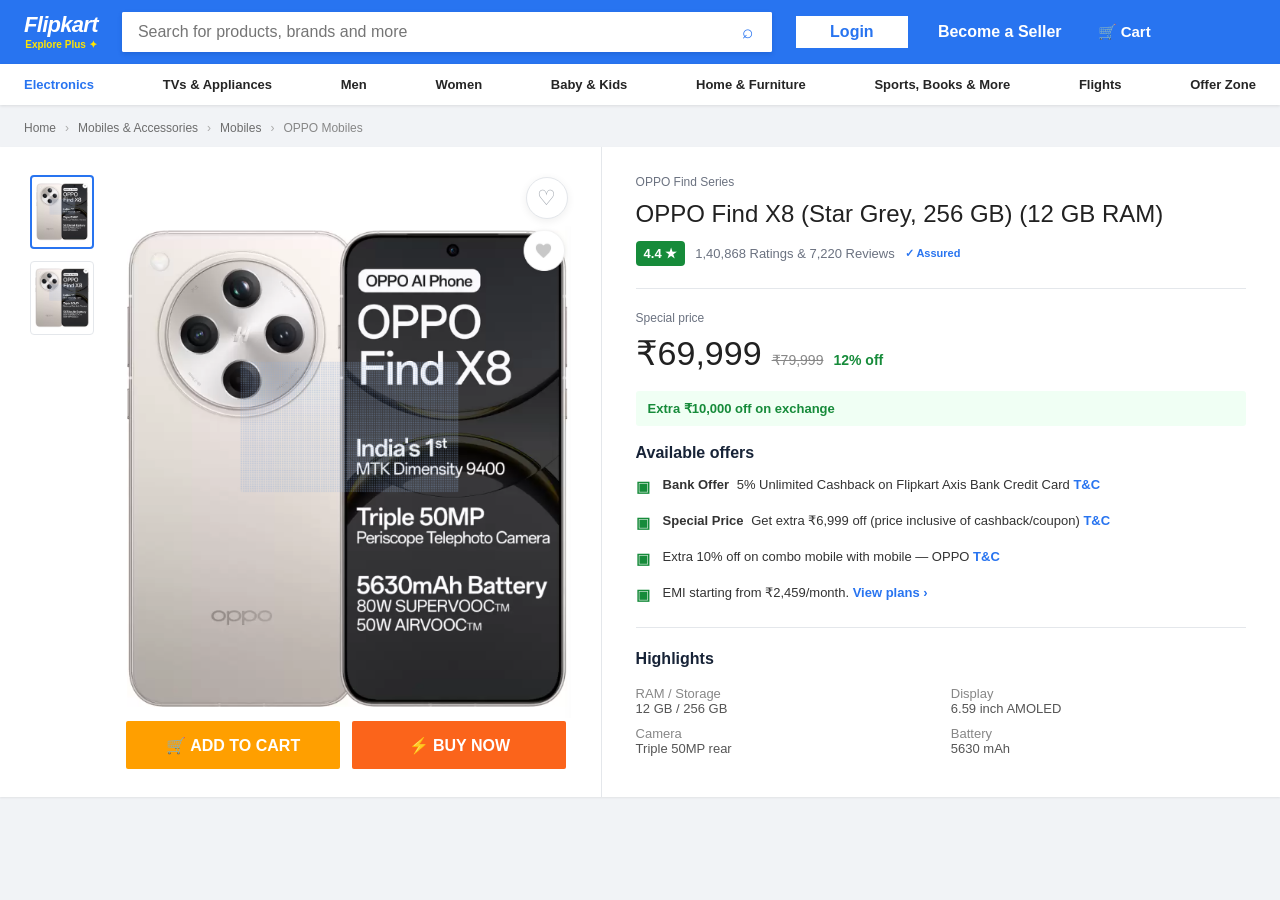
==== index.html @ 9378ee3d "update: update inox.html and add index.html" ====
<!doctype html>
<html lang="en">
<head>
  <meta charset="UTF-8">
  <meta name="viewport" content="width=device-width, initial-scale=1.0">
  <meta name="description" content="OPPO Find X8 — shop smartphones, electronics and more on Flipkart.">
  <title>OPPO Find X8 | Flipkart</title>
  <style>
    :root {
      --blue: #2874f0;
      --ink: #172337;
      --muted: #6b7280;
      --line: #e4e7eb;
      --green: #168b3a;
      --orange: #ff9f00;
      --surface: #fff;
      --page: #f1f3f6;
    }

    * { box-sizing: border-box; }
    html { scroll-behavior: smooth; }
    body { margin: 0; color: var(--ink); background: var(--page); font-family: Arial, Helvetica, sans-serif; }
    button, input { font: inherit; }
    button { cursor: pointer; }

    .topbar { background: var(--blue); color: #fff; }
    .topbar-inner { display: flex; align-items: center; gap: 24px; max-width: 1280px; min-height: 64px; margin: auto; padding: 0 24px; }
    .brand { color: #fff; text-decoration: none; font-size: 22px; font-style: italic; font-weight: 700; letter-spacing: -.7px; line-height: 1; }
    .brand small { display: block; margin-top: 4px; color: #ffe500; font-size: 10px; font-style: normal; letter-spacing: 0; text-align: center; }
    .search { display: flex; flex: 1; max-width: 650px; height: 40px; overflow: hidden; border-radius: 2px; background: #fff; box-shadow: 0 2px 4px #0b3f9c44; }
    .search input { flex: 1; min-width: 0; border: 0; outline: 0; padding: 0 16px; color: #333; }
    .search button { width: 48px; border: 0; background: #fff; color: var(--blue); font-size: 19px; }
    .top-action { border: 0; background: transparent; color: #fff; font-weight: 700; white-space: nowrap; }
    .login { min-width: 112px; height: 32px; background: #fff; color: var(--blue); }
    .cart { font-size: 15px; }

    .categories { background: #fff; box-shadow: 0 1px 3px #0000001a; }
    .categories-inner { display: flex; justify-content: space-between; gap: 18px; max-width: 1280px; margin: auto; padding: 13px 24px; }
    .category { color: #252525; font-size: 13px; font-weight: 600; text-decoration: none; white-space: nowrap; }
    .category:hover, .category.active { color: var(--blue); }

    .breadcrumbs { max-width: 1280px; margin: 0 auto; padding: 16px 24px 12px; color: #878787; font-size: 12px; }
    .breadcrumbs a { color: #6d6d6d; text-decoration: none; }
    .breadcrumbs a:hover { color: var(--blue); }
    .crumb-separator { margin: 0 9px; color: #aaa; }

    .product { display: grid; grid-template-columns: minmax(360px, 47%) 1fr; max-width: 1280px; min-height: 650px; margin: 0 auto 32px; background: var(--surface); box-shadow: 0 1px 2px #00000012; }
    .gallery { display: grid; grid-template-columns: 70px 1fr; gap: 22px; padding: 28px 30px; border-right: 1px solid var(--line); }
    .thumbs { display: flex; flex-direction: column; gap: 12px; }
    .thumb { display: grid; place-items: center; width: 64px; height: 74px; padding: 4px; border: 1px solid var(--line); border-radius: 4px; background: #fff; }
    .thumb.selected { border: 2px solid var(--blue); }
    .thumb img { max-width: 100%; max-height: 100%; object-fit: contain; }
    .hero-image { position: relative; display: grid; place-items: center; min-height: 530px; }
    .hero-image img { width: min(100%, 465px); max-height: 570px; object-fit: contain; }
    .heart { position: absolute; top: 2px; right: 3px; display: grid; place-items: center; width: 42px; height: 42px; border: 1px solid var(--line); border-radius: 50%; background: #fff; color: #9ba1aa; font-size: 21px; box-shadow: 0 2px 8px #00000012; }
    .heart.active { color: #e53935; }
    .gallery-actions { position: absolute; bottom: 0; left: 50%; display: flex; gap: 12px; width: min(100%, 440px); transform: translateX(-50%); }
    .gallery-actions button { flex: 1; height: 48px; border: 0; border-radius: 2px; color: #fff; font-weight: 700; text-transform: uppercase; }
    .add { background: var(--orange); }
    .buy { background: #fb641b; }

    .details { padding: 28px 34px 40px; }
    .eyebrow { color: var(--muted); font-size: 12px; }
    h1 { margin: 9px 0 11px; color: #212121; font-size: 24px; font-weight: 500; line-height: 1.35; }
    .rating-row { display: flex; align-items: center; gap: 10px; flex-wrap: wrap; }
    .rating { padding: 5px 8px; border-radius: 4px; background: var(--green); color: #fff; font-size: 13px; font-weight: 700; }
    .assured { color: #2874f0; font-size: 11px; font-weight: 700; }
    .reviews { color: var(--muted); font-size: 13px; }
    .divider { height: 1px; margin: 22px 0; background: var(--line); }
    .label { margin-bottom: 8px; color: var(--muted); font-size: 12px; }
    .price-row { display: flex; align-items: baseline; gap: 10px; flex-wrap: wrap; }
    .price { color: #212121; font-size: 34px; font-weight: 500; }
    .mrp { color: #878787; font-size: 14px; }
    .discount { color: var(--green); font-size: 14px; font-weight: 700; }
    .offer-strip { margin: 18px 0; padding: 10px 12px; border-radius: 3px; background: #f0fff4; color: var(--green); font-size: 13px; font-weight: 700; }
    .section-title { margin: 0 0 14px; font-size: 16px; }
    .offer-list { display: grid; gap: 14px; padding: 0; margin: 0; list-style: none; }
    .offer-list li { display: grid; grid-template-columns: 20px 1fr; gap: 7px; color: #333; font-size: 13px; line-height: 1.45; }
    .tag { color: var(--green); font-size: 15px; font-weight: 700; }
    .offer-list strong { margin-right: 4px; }
    .link { color: var(--blue); font-weight: 600; text-decoration: none; }
    .specs { display: grid; grid-template-columns: repeat(2, minmax(120px, 1fr)); gap: 10px 20px; margin-top: 18px; color: #555; font-size: 13px; }
    .specs span { color: #878787; }

    @media (max-width: 860px) {
      .topbar-inner { gap: 12px; padding: 12px 16px; flex-wrap: wrap; }
      .search { order: 3; flex-basis: 100%; max-width: none; }
      .categories-inner { justify-content: flex-start; overflow-x: auto; padding: 12px 16px; }
      .product { grid-template-columns: 1fr; margin: 0 12px 24px; }
      .gallery { border-right: 0; border-bottom: 1px solid var(--line); }
      .details { padding: 24px; }
    }
    @media (max-width: 520px) {
      .topbar-inner { min-height: 112px; }
      .top-action:not(.login) { display: none; }
      .login { margin-left: auto; }
      .breadcrumbs { padding: 13px 16px 10px; white-space: nowrap; overflow: hidden; text-overflow: ellipsis; }
      .product { margin: 0; }
      .gallery { grid-template-columns: 52px 1fr; gap: 12px; padding: 18px 14px 72px; }
      .thumb { width: 48px; height: 60px; }
      .hero-image { min-height: 380px; }
      .hero-image img { max-height: 390px; }
      .gallery-actions { bottom: 12px; width: calc(100% - 28px); }
      .details { padding: 22px 16px 30px; }
      h1 { font-size: 20px; }
      .price { font-size: 30px; }
    }
  </style>
</head>
<body>
  <header class="topbar">
    <div class="topbar-inner">
      <a class="brand" href="#" aria-label="Flipkart home">Flipkart<small>Explore <b>Plus</b> ✦</small></a>
      <form class="search" role="search" onsubmit="return false">
        <input type="search" placeholder="Search for products, brands and more" aria-label="Search for products, brands and more">
        <button type="submit" aria-label="Search">⌕</button>
      </form>
      <button class="top-action login" type="button">Login</button>
      <button class="top-action" type="button">Become a Seller</button>
      <button class="top-action cart" type="button">🛒 Cart</button>
    </div>
  </header>

  <nav class="categories" aria-label="Main categories">
    <div class="categories-inner">
      <a class="category active" href="#product">Electronics</a>
      <a class="category" href="#">TVs &amp; Appliances</a>
      <a class="category" href="#">Men</a>
      <a class="category" href="#">Women</a>
      <a class="category" href="#">Baby &amp; Kids</a>
      <a class="category" href="#">Home &amp; Furniture</a>
      <a class="category" href="#">Sports, Books &amp; More</a>
      <a class="category" href="#">Flights</a>
      <a class="category" href="#">Offer Zone</a>
    </div>
  </nav>

  <div class="breadcrumbs"><a href="#">Home</a><span class="crumb-separator">›</span><a href="#">Mobiles &amp; Accessories</a><span class="crumb-separator">›</span><a href="#">Mobiles</a><span class="crumb-separator">›</span>OPPO Mobiles</div>

  <main class="product" id="product">
    <section class="gallery" aria-label="Product gallery">
      <div class="thumbs">
        <button class="thumb selected" type="button" aria-label="View product image"><img src="phoneoppo.png" alt="OPPO Find X8 front and back"></button>
        <button class="thumb" type="button" aria-label="View alternate product image"><img src="phoneoppo.png" alt="OPPO Find X8 alternate view"></button>
      </div>
      <div class="hero-image">
        <button class="heart" type="button" aria-label="Add to wishlist" onclick="this.classList.toggle('active')">♡</button>
        <img src="phoneoppo.png" alt="OPPO Find X8 smartphone in white and black">
        <div class="gallery-actions">
          <button class="add" type="button">🛒 Add to cart</button>
          <button class="buy" type="button">⚡ Buy now</button>
        </div>
      </div>
    </section>

    <section class="details" aria-labelledby="product-title">
      <div class="eyebrow">OPPO Find Series</div>
      <h1 id="product-title">OPPO Find X8 (Star Grey, 256 GB) (12 GB RAM)</h1>
      <div class="rating-row"><span class="rating">4.4 ★</span><span class="reviews">1,40,868 Ratings &amp; 7,220 Reviews</span><span class="assured">✓ Assured</span></div>
      <div class="divider"></div>
      <div class="label">Special price</div>
      <div class="price-row"><span class="price">₹69,999</span><del class="mrp">₹79,999</del><span class="discount">12% off</span></div>
      <div class="offer-strip">Extra ₹10,000 off on exchange</div>
      <h2 class="section-title">Available offers</h2>
      <ul class="offer-list">
        <li><span class="tag">▣</span><span><strong>Bank Offer</strong> 5% Unlimited Cashback on Flipkart Axis Bank Credit Card <a class="link" href="#">T&amp;C</a></span></li>
        <li><span class="tag">▣</span><span><strong>Special Price</strong> Get extra ₹6,999 off (price inclusive of cashback/coupon) <a class="link" href="#">T&amp;C</a></span></li>
        <li><span class="tag">▣</span><span>Extra 10% off on combo mobile with mobile — OPPO <a class="link" href="#">T&amp;C</a></span></li>
        <li><span class="tag">▣</span><span>EMI starting from ₹2,459/month. <a class="link" href="#">View plans ›</a></span></li>
      </ul>
      <div class="divider"></div>
      <h2 class="section-title">Highlights</h2>
      <div class="specs"><div><span>RAM / Storage</span><br>12 GB / 256 GB</div><div><span>Display</span><br>6.59 inch AMOLED</div><div><span>Camera</span><br>Triple 50MP rear</div><div><span>Battery</span><br>5630 mAh</div></div>
    </section>
  </main>

  <script>
    document.querySelectorAll('.thumb').forEach((thumb) => {
      thumb.addEventListener('click', () => {
        document.querySelectorAll('.thumb').forEach((item) => item.classList.remove('selected'));
        thumb.classList.add('selected');
      });
    });
  </script>
</body>
</html>
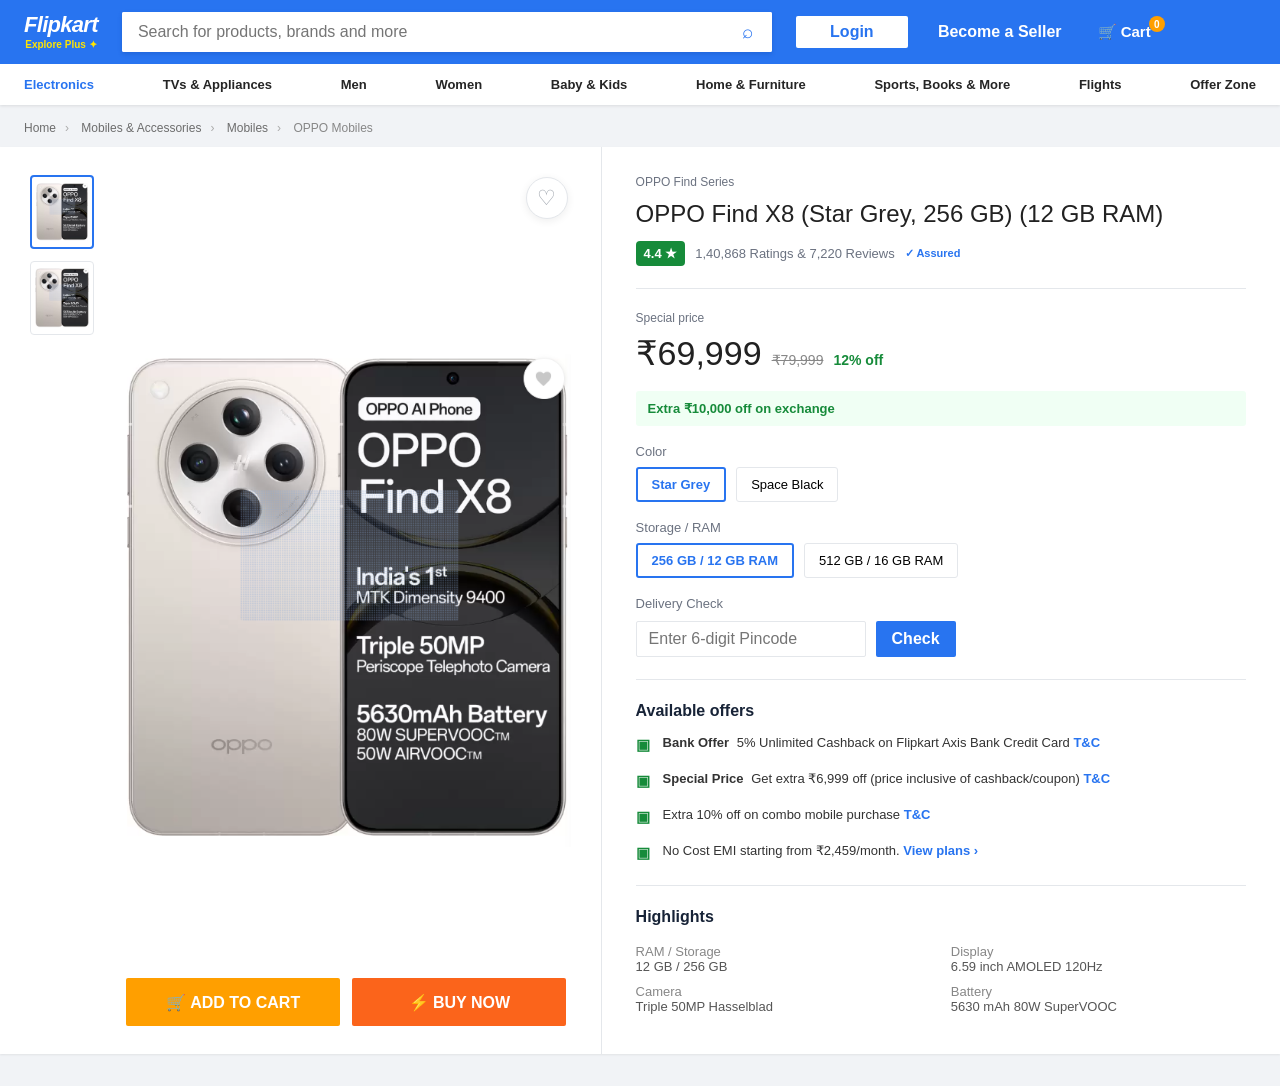
==== commit 2c80fc2d: "feat: upgrade flipkartbuy-page with variant selection, pincode checker, extracted CSS, and JSON-LD s" ====
--- a/index.html
+++ b/index.html
@@ -3,109 +3,43 @@
 <head>
   <meta charset="UTF-8">
   <meta name="viewport" content="width=device-width, initial-scale=1.0">
-  <meta name="description" content="OPPO Find X8 — shop smartphones, electronics and more on Flipkart.">
-  <title>OPPO Find X8 | Flipkart</title>
-  <style>
-    :root {
-      --blue: #2874f0;
-      --ink: #172337;
-      --muted: #6b7280;
-      --line: #e4e7eb;
-      --green: #168b3a;
-      --orange: #ff9f00;
-      --surface: #fff;
-      --page: #f1f3f6;
-    }
-
-    * { box-sizing: border-box; }
-    html { scroll-behavior: smooth; }
-    body { margin: 0; color: var(--ink); background: var(--page); font-family: Arial, Helvetica, sans-serif; }
-    button, input { font: inherit; }
-    button { cursor: pointer; }
-
-    .topbar { background: var(--blue); color: #fff; }
-    .topbar-inner { display: flex; align-items: center; gap: 24px; max-width: 1280px; min-height: 64px; margin: auto; padding: 0 24px; }
-    .brand { color: #fff; text-decoration: none; font-size: 22px; font-style: italic; font-weight: 700; letter-spacing: -.7px; line-height: 1; }
-    .brand small { display: block; margin-top: 4px; color: #ffe500; font-size: 10px; font-style: normal; letter-spacing: 0; text-align: center; }
-    .search { display: flex; flex: 1; max-width: 650px; height: 40px; overflow: hidden; border-radius: 2px; background: #fff; box-shadow: 0 2px 4px #0b3f9c44; }
-    .search input { flex: 1; min-width: 0; border: 0; outline: 0; padding: 0 16px; color: #333; }
-    .search button { width: 48px; border: 0; background: #fff; color: var(--blue); font-size: 19px; }
-    .top-action { border: 0; background: transparent; color: #fff; font-weight: 700; white-space: nowrap; }
-    .login { min-width: 112px; height: 32px; background: #fff; color: var(--blue); }
-    .cart { font-size: 15px; }
-
-    .categories { background: #fff; box-shadow: 0 1px 3px #0000001a; }
-    .categories-inner { display: flex; justify-content: space-between; gap: 18px; max-width: 1280px; margin: auto; padding: 13px 24px; }
-    .category { color: #252525; font-size: 13px; font-weight: 600; text-decoration: none; white-space: nowrap; }
-    .category:hover, .category.active { color: var(--blue); }
-
-    .breadcrumbs { max-width: 1280px; margin: 0 auto; padding: 16px 24px 12px; color: #878787; font-size: 12px; }
-    .breadcrumbs a { color: #6d6d6d; text-decoration: none; }
-    .breadcrumbs a:hover { color: var(--blue); }
-    .crumb-separator { margin: 0 9px; color: #aaa; }
-
-    .product { display: grid; grid-template-columns: minmax(360px, 47%) 1fr; max-width: 1280px; min-height: 650px; margin: 0 auto 32px; background: var(--surface); box-shadow: 0 1px 2px #00000012; }
-    .gallery { display: grid; grid-template-columns: 70px 1fr; gap: 22px; padding: 28px 30px; border-right: 1px solid var(--line); }
-    .thumbs { display: flex; flex-direction: column; gap: 12px; }
-    .thumb { display: grid; place-items: center; width: 64px; height: 74px; padding: 4px; border: 1px solid var(--line); border-radius: 4px; background: #fff; }
-    .thumb.selected { border: 2px solid var(--blue); }
-    .thumb img { max-width: 100%; max-height: 100%; object-fit: contain; }
-    .hero-image { position: relative; display: grid; place-items: center; min-height: 530px; }
-    .hero-image img { width: min(100%, 465px); max-height: 570px; object-fit: contain; }
-    .heart { position: absolute; top: 2px; right: 3px; display: grid; place-items: center; width: 42px; height: 42px; border: 1px solid var(--line); border-radius: 50%; background: #fff; color: #9ba1aa; font-size: 21px; box-shadow: 0 2px 8px #00000012; }
-    .heart.active { color: #e53935; }
-    .gallery-actions { position: absolute; bottom: 0; left: 50%; display: flex; gap: 12px; width: min(100%, 440px); transform: translateX(-50%); }
-    .gallery-actions button { flex: 1; height: 48px; border: 0; border-radius: 2px; color: #fff; font-weight: 700; text-transform: uppercase; }
-    .add { background: var(--orange); }
-    .buy { background: #fb641b; }
-
-    .details { padding: 28px 34px 40px; }
-    .eyebrow { color: var(--muted); font-size: 12px; }
-    h1 { margin: 9px 0 11px; color: #212121; font-size: 24px; font-weight: 500; line-height: 1.35; }
-    .rating-row { display: flex; align-items: center; gap: 10px; flex-wrap: wrap; }
-    .rating { padding: 5px 8px; border-radius: 4px; background: var(--green); color: #fff; font-size: 13px; font-weight: 700; }
-    .assured { color: #2874f0; font-size: 11px; font-weight: 700; }
-    .reviews { color: var(--muted); font-size: 13px; }
-    .divider { height: 1px; margin: 22px 0; background: var(--line); }
-    .label { margin-bottom: 8px; color: var(--muted); font-size: 12px; }
-    .price-row { display: flex; align-items: baseline; gap: 10px; flex-wrap: wrap; }
-    .price { color: #212121; font-size: 34px; font-weight: 500; }
-    .mrp { color: #878787; font-size: 14px; }
-    .discount { color: var(--green); font-size: 14px; font-weight: 700; }
-    .offer-strip { margin: 18px 0; padding: 10px 12px; border-radius: 3px; background: #f0fff4; color: var(--green); font-size: 13px; font-weight: 700; }
-    .section-title { margin: 0 0 14px; font-size: 16px; }
-    .offer-list { display: grid; gap: 14px; padding: 0; margin: 0; list-style: none; }
-    .offer-list li { display: grid; grid-template-columns: 20px 1fr; gap: 7px; color: #333; font-size: 13px; line-height: 1.45; }
-    .tag { color: var(--green); font-size: 15px; font-weight: 700; }
-    .offer-list strong { margin-right: 4px; }
-    .link { color: var(--blue); font-weight: 600; text-decoration: none; }
-    .specs { display: grid; grid-template-columns: repeat(2, minmax(120px, 1fr)); gap: 10px 20px; margin-top: 18px; color: #555; font-size: 13px; }
-    .specs span { color: #878787; }
-
-    @media (max-width: 860px) {
-      .topbar-inner { gap: 12px; padding: 12px 16px; flex-wrap: wrap; }
-      .search { order: 3; flex-basis: 100%; max-width: none; }
-      .categories-inner { justify-content: flex-start; overflow-x: auto; padding: 12px 16px; }
-      .product { grid-template-columns: 1fr; margin: 0 12px 24px; }
-      .gallery { border-right: 0; border-bottom: 1px solid var(--line); }
-      .details { padding: 24px; }
-    }
-    @media (max-width: 520px) {
-      .topbar-inner { min-height: 112px; }
-      .top-action:not(.login) { display: none; }
-      .login { margin-left: auto; }
-      .breadcrumbs { padding: 13px 16px 10px; white-space: nowrap; overflow: hidden; text-overflow: ellipsis; }
-      .product { margin: 0; }
-      .gallery { grid-template-columns: 52px 1fr; gap: 12px; padding: 18px 14px 72px; }
-      .thumb { width: 48px; height: 60px; }
-      .hero-image { min-height: 380px; }
-      .hero-image img { max-height: 390px; }
-      .gallery-actions { bottom: 12px; width: calc(100% - 28px); }
-      .details { padding: 22px 16px 30px; }
-      h1 { font-size: 20px; }
-      .price { font-size: 30px; }
-    }
-  </style>
+  <meta name="description" content="Buy OPPO Find X8 (Star Grey, 256 GB, 12 GB RAM) online at best price on Flipkart. Features 50MP triple camera, AMOLED display, and Dimensity 9400.">
+  <meta name="theme-color" content="#2874f0">
+
+  <!-- Open Graph -->
+  <meta property="og:title" content="OPPO Find X8 (256 GB, 12 GB RAM) — Flipkart">
+  <meta property="og:description" content="Shop OPPO Find X8 with 12% OFF + Extra ₹10,000 off on exchange.">
+  <meta property="og:image" content="phoneoppo.png">
+
+  <!-- Favicon -->
+  <link rel="icon" href="data:image/svg+xml,<svg xmlns='http://www.w3.org/2000/svg' viewBox='0 0 100 100'><rect width='100' height='100' fill='%232874f0'/><polygon points='50,15 63,40 90,44 70,63 75,90 50,77 25,90 30,63 10,44 37,40' fill='%23ffe500'/></svg>">
+
+  <title>OPPO Find X8 (Star Grey, 256 GB) (12 GB RAM) | Flipkart</title>
+
+  <link rel="stylesheet" href="styles.css">
+
+  <!-- Structured Data -->
+  <script type="application/ld+json">
+  {
+    "@context": "https://schema.org",
+    "@type": "Product",
+    "name": "OPPO Find X8 (Star Grey, 256 GB)",
+    "image": "phoneoppo.png",
+    "description": "OPPO Find X8 smartphone with 12 GB RAM, 256 GB Storage, 6.59 inch AMOLED display and 50MP Triple Camera.",
+    "brand": { "@type": "Brand", "name": "OPPO" },
+    "aggregateRating": {
+      "@type": "AggregateRating",
+      "ratingValue": "4.4",
+      "reviewCount": "7220"
+    },
+    "offers": {
+      "@type": "Offer",
+      "priceCurrency": "INR",
+      "price": "69999",
+      "availability": "https://schema.org/InStock"
+    }
+  }
+  </script>
 </head>
 <body>
   <header class="topbar">
@@ -117,7 +51,9 @@
       </form>
       <button class="top-action login" type="button">Login</button>
       <button class="top-action" type="button">Become a Seller</button>
-      <button class="top-action cart" type="button">🛒 Cart</button>
+      <button class="top-action cart" type="button" onclick="showToast('Your cart has ' + cartCount + ' item(s)')">
+        🛒 Cart <span class="cart-badge" id="cartCountBadge">0</span>
+      </button>
     </div>
   </header>
 
@@ -135,20 +71,30 @@
     </div>
   </nav>
 
-  <div class="breadcrumbs"><a href="#">Home</a><span class="crumb-separator">›</span><a href="#">Mobiles &amp; Accessories</a><span class="crumb-separator">›</span><a href="#">Mobiles</a><span class="crumb-separator">›</span>OPPO Mobiles</div>
+  <nav class="breadcrumbs" aria-label="Breadcrumbs">
+    <a href="#">Home</a><span class="crumb-separator">›</span>
+    <a href="#">Mobiles &amp; Accessories</a><span class="crumb-separator">›</span>
+    <a href="#">Mobiles</a><span class="crumb-separator">›</span>
+    <span>OPPO Mobiles</span>
+  </nav>
 
   <main class="product" id="product">
     <section class="gallery" aria-label="Product gallery">
       <div class="thumbs">
-        <button class="thumb selected" type="button" aria-label="View product image"><img src="phoneoppo.png" alt="OPPO Find X8 front and back"></button>
-        <button class="thumb" type="button" aria-label="View alternate product image"><img src="phoneoppo.png" alt="OPPO Find X8 alternate view"></button>
-      </div>
+        <button class="thumb selected" type="button" aria-label="View front & back of OPPO Find X8" onclick="selectThumb(this)">
+          <img src="phoneoppo.png" alt="OPPO Find X8 front and back view">
+        </button>
+        <button class="thumb" type="button" aria-label="View camera module of OPPO Find X8" onclick="selectThumb(this)">
+          <img src="phoneoppo.png" alt="OPPO Find X8 camera setup view">
+        </button>
+      </div>
+
       <div class="hero-image">
-        <button class="heart" type="button" aria-label="Add to wishlist" onclick="this.classList.toggle('active')">♡</button>
-        <img src="phoneoppo.png" alt="OPPO Find X8 smartphone in white and black">
+        <button class="heart" id="wishlistBtn" type="button" aria-label="Add to wishlist" aria-pressed="false" onclick="toggleWishlist()">♡</button>
+        <img id="mainProductImg" src="phoneoppo.png" alt="OPPO Find X8 smartphone in Star Grey">
         <div class="gallery-actions">
-          <button class="add" type="button">🛒 Add to cart</button>
-          <button class="buy" type="button">⚡ Buy now</button>
+          <button class="add" type="button" onclick="addToCart()">🛒 Add to cart</button>
+          <button class="buy" type="button" onclick="buyNow()">⚡ Buy now</button>
         </div>
       </div>
     </section>
@@ -156,31 +102,125 @@
     <section class="details" aria-labelledby="product-title">
       <div class="eyebrow">OPPO Find Series</div>
       <h1 id="product-title">OPPO Find X8 (Star Grey, 256 GB) (12 GB RAM)</h1>
-      <div class="rating-row"><span class="rating">4.4 ★</span><span class="reviews">1,40,868 Ratings &amp; 7,220 Reviews</span><span class="assured">✓ Assured</span></div>
+      
+      <div class="rating-row">
+        <span class="rating">4.4 ★</span>
+        <span class="reviews">1,40,868 Ratings &amp; 7,220 Reviews</span>
+        <span class="assured">✓ Assured</span>
+      </div>
+
       <div class="divider"></div>
+      
       <div class="label">Special price</div>
-      <div class="price-row"><span class="price">₹69,999</span><del class="mrp">₹79,999</del><span class="discount">12% off</span></div>
+      <div class="price-row">
+        <span class="price">₹69,999</span>
+        <del class="mrp">₹79,999</del>
+        <span class="discount">12% off</span>
+      </div>
+      
       <div class="offer-strip">Extra ₹10,000 off on exchange</div>
+
+      <!-- Variant Selectors -->
+      <div class="variant-group">
+        <label>Color</label>
+        <div class="variant-options">
+          <button class="variant-btn selected" onclick="selectVariant(this, 'Color')">Star Grey</button>
+          <button class="variant-btn" onclick="selectVariant(this, 'Color')">Space Black</button>
+        </div>
+      </div>
+
+      <div class="variant-group">
+        <label>Storage / RAM</label>
+        <div class="variant-options">
+          <button class="variant-btn selected" onclick="selectVariant(this, 'Storage')">256 GB / 12 GB RAM</button>
+          <button class="variant-btn" onclick="selectVariant(this, 'Storage')">512 GB / 16 GB RAM</button>
+        </div>
+      </div>
+
+      <!-- Delivery Pincode Checker -->
+      <div class="variant-group">
+        <label for="pincodeInput">Delivery Check</label>
+        <div class="pincode-box">
+          <input type="text" id="pincodeInput" placeholder="Enter 6-digit Pincode" maxlength="6">
+          <button type="button" onclick="checkPincode()">Check</button>
+        </div>
+        <div class="pincode-result" id="pincodeResult"></div>
+      </div>
+
+      <div class="divider"></div>
+
       <h2 class="section-title">Available offers</h2>
       <ul class="offer-list">
         <li><span class="tag">▣</span><span><strong>Bank Offer</strong> 5% Unlimited Cashback on Flipkart Axis Bank Credit Card <a class="link" href="#">T&amp;C</a></span></li>
         <li><span class="tag">▣</span><span><strong>Special Price</strong> Get extra ₹6,999 off (price inclusive of cashback/coupon) <a class="link" href="#">T&amp;C</a></span></li>
-        <li><span class="tag">▣</span><span>Extra 10% off on combo mobile with mobile — OPPO <a class="link" href="#">T&amp;C</a></span></li>
-        <li><span class="tag">▣</span><span>EMI starting from ₹2,459/month. <a class="link" href="#">View plans ›</a></span></li>
+        <li><span class="tag">▣</span><span>Extra 10% off on combo mobile purchase <a class="link" href="#">T&amp;C</a></span></li>
+        <li><span class="tag">▣</span><span>No Cost EMI starting from ₹2,459/month. <a class="link" href="#">View plans ›</a></span></li>
       </ul>
+
       <div class="divider"></div>
+
       <h2 class="section-title">Highlights</h2>
-      <div class="specs"><div><span>RAM / Storage</span><br>12 GB / 256 GB</div><div><span>Display</span><br>6.59 inch AMOLED</div><div><span>Camera</span><br>Triple 50MP rear</div><div><span>Battery</span><br>5630 mAh</div></div>
+      <div class="specs">
+        <div><span>RAM / Storage</span><br>12 GB / 256 GB</div>
+        <div><span>Display</span><br>6.59 inch AMOLED 120Hz</div>
+        <div><span>Camera</span><br>Triple 50MP Hasselblad</div>
+        <div><span>Battery</span><br>5630 mAh 80W SuperVOOC</div>
+      </div>
     </section>
   </main>
 
+  <div id="toastNotice"></div>
+
   <script>
-    document.querySelectorAll('.thumb').forEach((thumb) => {
-      thumb.addEventListener('click', () => {
-        document.querySelectorAll('.thumb').forEach((item) => item.classList.remove('selected'));
-        thumb.classList.add('selected');
-      });
-    });
+    let cartCount = 0;
+
+    function selectThumb(btn) {
+      document.querySelectorAll('.thumb').forEach(t => t.classList.remove('selected'));
+      btn.classList.add('selected');
+    }
+
+    function toggleWishlist() {
+      const btn = document.getElementById('wishlistBtn');
+      const isFav = btn.classList.toggle('active');
+      btn.setAttribute('aria-pressed', isFav);
+      btn.textContent = isFav ? '♥' : '♡';
+      showToast(isFav ? 'Added to Wishlist' : 'Removed from Wishlist');
+    }
+
+    function addToCart() {
+      cartCount++;
+      document.getElementById('cartCountBadge').textContent = cartCount;
+      showToast('Item added to Cart!');
+    }
+
+    function buyNow() {
+      showToast('Proceeding to Checkout...');
+    }
+
+    function selectVariant(btn, type) {
+      const parent = btn.parentElement;
+      parent.querySelectorAll('.variant-btn').forEach(b => b.classList.remove('selected'));
+      btn.classList.add('selected');
+      showToast(type + ' updated to: ' + btn.textContent);
+    }
+
+    function checkPincode() {
+      const pin = document.getElementById('pincodeInput').value.trim();
+      const res = document.getElementById('pincodeResult');
+      if (/^\d{6}$/.test(pin)) {
+        res.style.color = '#168b3a';
+        res.textContent = '✓ Delivery by Tomorrow, 11:00 AM | Free Delivery';
+      } else {
+        res.style.color = '#e53935';
+        res.textContent = 'Please enter a valid 6-digit Pincode';
+      }
+    }
+
+    function showToast(msg) {
+      const container = document.getElementById('toastNotice');
+      container.innerHTML = `<div class="toast-msg" role="alert">${msg}</div>`;
+      setTimeout(() => { container.innerHTML = ''; }, 3000);
+    }
   </script>
 </body>
 </html>
--- a/styles.css
+++ b/styles.css
@@ -0,0 +1,338 @@
+:root {
+  --blue: #2874f0;
+  --ink: #172337;
+  --muted: #6b7280;
+  --line: #e4e7eb;
+  --green: #168b3a;
+  --orange: #ff9f00;
+  --surface: #fff;
+  --page: #f1f3f6;
+  --focus-ring: 0 0 0 3px rgba(40, 116, 240, .35);
+}
+
+* { box-sizing: border-box; }
+html { scroll-behavior: smooth; }
+body {
+  margin: 0;
+  color: var(--ink);
+  background: var(--page);
+  font-family: Arial, Helvetica, sans-serif;
+  -webkit-font-smoothing: antialiased;
+}
+
+button, input { font: inherit; }
+button { cursor: pointer; }
+
+a:focus-visible, button:focus-visible, input:focus-visible {
+  outline: none;
+  box-shadow: var(--focus-ring);
+}
+
+.topbar { background: var(--blue); color: #fff; position: sticky; top: 0; z-index: 100; }
+.topbar-inner {
+  display: flex;
+  align-items: center;
+  gap: 24px;
+  max-width: 1280px;
+  min-height: 64px;
+  margin: auto;
+  padding: 0 24px;
+}
+
+.brand {
+  color: #fff;
+  text-decoration: none;
+  font-size: 22px;
+  font-style: italic;
+  font-weight: 700;
+  letter-spacing: -.7px;
+  line-height: 1;
+}
+
+.brand small {
+  display: block;
+  margin-top: 4px;
+  color: #ffe500;
+  font-size: 10px;
+  font-style: normal;
+  letter-spacing: 0;
+  text-align: center;
+}
+
+.search {
+  display: flex;
+  flex: 1;
+  max-width: 650px;
+  height: 40px;
+  overflow: hidden;
+  border-radius: 2px;
+  background: #fff;
+  box-shadow: 0 2px 4px rgba(11, 63, 156, .26);
+}
+
+.search input {
+  flex: 1;
+  min-width: 0;
+  border: 0;
+  outline: 0;
+  padding: 0 16px;
+  color: #333;
+}
+
+.search button {
+  width: 48px;
+  border: 0;
+  background: #fff;
+  color: var(--blue);
+  font-size: 19px;
+}
+
+.top-action {
+  border: 0;
+  background: transparent;
+  color: #fff;
+  font-weight: 700;
+  white-space: nowrap;
+}
+
+.login {
+  min-width: 112px;
+  height: 32px;
+  background: #fff;
+  color: var(--blue);
+  border-radius: 2px;
+}
+
+.cart { font-size: 15px; position: relative; }
+.cart-badge {
+  position: absolute;
+  top: -6px;
+  right: -8px;
+  background: var(--orange);
+  color: #fff;
+  font-size: 10px;
+  border-radius: 50%;
+  width: 16px;
+  height: 16px;
+  display: grid;
+  place-items: center;
+}
+
+.categories { background: #fff; box-shadow: 0 1px 3px rgba(0, 0, 0, .1); }
+.categories-inner {
+  display: flex;
+  justify-content: space-between;
+  gap: 18px;
+  max-width: 1280px;
+  margin: auto;
+  padding: 13px 24px;
+}
+
+.category {
+  color: #252525;
+  font-size: 13px;
+  font-weight: 600;
+  text-decoration: none;
+  white-space: nowrap;
+}
+
+.category:hover, .category.active { color: var(--blue); }
+
+.breadcrumbs {
+  max-width: 1280px;
+  margin: 0 auto;
+  padding: 16px 24px 12px;
+  color: #878787;
+  font-size: 12px;
+}
+
+.breadcrumbs a { color: #6d6d6d; text-decoration: none; }
+.breadcrumbs a:hover { color: var(--blue); }
+.crumb-separator { margin: 0 9px; color: #aaa; }
+
+.product {
+  display: grid;
+  grid-template-columns: minmax(360px, 47%) 1fr;
+  max-width: 1280px;
+  min-height: 650px;
+  margin: 0 auto 32px;
+  background: var(--surface);
+  box-shadow: 0 1px 2px rgba(0, 0, 0, .07);
+}
+
+.gallery {
+  display: grid;
+  grid-template-columns: 70px 1fr;
+  gap: 22px;
+  padding: 28px 30px;
+  border-right: 1px solid var(--line);
+  position: relative;
+}
+
+.thumbs { display: flex; flex-direction: column; gap: 12px; }
+.thumb {
+  display: grid;
+  place-items: center;
+  width: 64px;
+  height: 74px;
+  padding: 4px;
+  border: 1px solid var(--line);
+  border-radius: 4px;
+  background: #fff;
+  transition: border-color .2s ease;
+}
+
+.thumb.selected { border: 2px solid var(--blue); }
+.thumb img { max-width: 100%; max-height: 100%; object-fit: contain; }
+
+.hero-image {
+  position: relative;
+  display: grid;
+  place-items: center;
+  min-height: 530px;
+}
+
+.hero-image img { width: min(100%, 465px); max-height: 570px; object-fit: contain; }
+
+.heart {
+  position: absolute;
+  top: 2px;
+  right: 3px;
+  display: grid;
+  place-items: center;
+  width: 42px;
+  height: 42px;
+  border: 1px solid var(--line);
+  border-radius: 50%;
+  background: #fff;
+  color: #9ba1aa;
+  font-size: 21px;
+  box-shadow: 0 2px 8px rgba(0, 0, 0, .07);
+  transition: color .2s ease;
+}
+
+.heart.active { color: #e53935; }
+
+.gallery-actions {
+  position: absolute;
+  bottom: 0;
+  left: 50%;
+  display: flex;
+  gap: 12px;
+  width: min(100%, 440px);
+  transform: translateX(-50%);
+}
+
+.gallery-actions button {
+  flex: 1;
+  height: 48px;
+  border: 0;
+  border-radius: 2px;
+  color: #fff;
+  font-weight: 700;
+  text-transform: uppercase;
+  transition: opacity .2s ease;
+}
+
+.gallery-actions button:hover { opacity: .9; }
+.add { background: var(--orange); }
+.buy { background: #fb641b; }
+
+.details { padding: 28px 34px 40px; }
+.eyebrow { color: var(--muted); font-size: 12px; }
+h1 { margin: 9px 0 11px; color: #212121; font-size: 24px; font-weight: 500; line-height: 1.35; }
+
+.rating-row { display: flex; align-items: center; gap: 10px; flex-wrap: wrap; }
+.rating { padding: 5px 8px; border-radius: 4px; background: var(--green); color: #fff; font-size: 13px; font-weight: 700; }
+.assured { color: #2874f0; font-size: 11px; font-weight: 700; }
+.reviews { color: var(--muted); font-size: 13px; }
+
+.divider { height: 1px; margin: 22px 0; background: var(--line); }
+.label { margin-bottom: 8px; color: var(--muted); font-size: 12px; }
+
+.price-row { display: flex; align-items: baseline; gap: 10px; flex-wrap: wrap; }
+.price { color: #212121; font-size: 34px; font-weight: 500; }
+.mrp { color: #878787; font-size: 14px; }
+.discount { color: var(--green); font-size: 14px; font-weight: 700; }
+
+.offer-strip {
+  margin: 18px 0;
+  padding: 10px 12px;
+  border-radius: 3px;
+  background: #f0fff4;
+  color: var(--green);
+  font-size: 13px;
+  font-weight: 700;
+}
+
+.section-title { margin: 0 0 14px; font-size: 16px; }
+.offer-list { display: grid; gap: 14px; padding: 0; margin: 0; list-style: none; }
+.offer-list li { display: grid; grid-template-columns: 20px 1fr; gap: 7px; color: #333; font-size: 13px; line-height: 1.45; }
+.tag { color: var(--green); font-size: 15px; font-weight: 700; }
+.offer-list strong { margin-right: 4px; }
+.link { color: var(--blue); font-weight: 600; text-decoration: none; }
+
+/* Variant Selector */
+.variant-group { margin-bottom: 18px; }
+.variant-group label { display: block; font-size: 13px; color: var(--muted); margin-bottom: 8px; }
+.variant-options { display: flex; gap: 10px; }
+.variant-btn {
+  border: 1px solid var(--line);
+  padding: 8px 14px;
+  border-radius: 3px;
+  background: #fff;
+  font-size: 13px;
+  cursor: pointer;
+  transition: border-color .2s ease;
+}
+
+.variant-btn.selected { border: 2px solid var(--blue); font-weight: 700; color: var(--blue); }
+
+/* Pincode Delivery Checker */
+.pincode-box { display: flex; gap: 10px; max-width: 320px; margin-top: 10px; }
+.pincode-box input { flex: 1; padding: 8px 12px; border: 1px solid var(--line); border-radius: 2px; }
+.pincode-box button { background: var(--blue); color: #fff; border: 0; padding: 8px 16px; border-radius: 2px; font-weight: 700; }
+.pincode-result { font-size: 12px; margin-top: 6px; color: var(--green); font-weight: 600; }
+
+.specs { display: grid; grid-template-columns: repeat(2, minmax(120px, 1fr)); gap: 10px 20px; margin-top: 18px; color: #555; font-size: 13px; }
+.specs span { color: #878787; }
+
+/* Toast */
+.toast-msg {
+  position: fixed;
+  bottom: 24px;
+  left: 50%;
+  transform: translateX(-50%);
+  background: #212121;
+  color: #fff;
+  padding: 12px 24px;
+  border-radius: 4px;
+  font-size: 14px;
+  box-shadow: 0 4px 12px rgba(0,0,0,.2);
+  z-index: 1000;
+}
+
+@media (max-width: 860px) {
+  .topbar-inner { gap: 12px; padding: 12px 16px; flex-wrap: wrap; }
+  .search { order: 3; flex-basis: 100%; max-width: none; }
+  .categories-inner { justify-content: flex-start; overflow-x: auto; padding: 12px 16px; }
+  .product { grid-template-columns: 1fr; margin: 0 12px 24px; }
+  .gallery { border-right: 0; border-bottom: 1px solid var(--line); }
+  .details { padding: 24px; }
+}
+
+@media (max-width: 520px) {
+  .topbar-inner { min-height: 112px; }
+  .top-action:not(.login) { display: none; }
+  .login { margin-left: auto; }
+  .breadcrumbs { padding: 13px 16px 10px; white-space: nowrap; overflow: hidden; text-overflow: ellipsis; }
+  .product { margin: 0; }
+  .gallery { grid-template-columns: 52px 1fr; gap: 12px; padding: 18px 14px 72px; }
+  .thumb { width: 48px; height: 60px; }
+  .hero-image { min-height: 380px; }
+  .hero-image img { max-height: 390px; }
+  .gallery-actions { bottom: 12px; width: calc(100% - 28px); }
+  .details { padding: 22px 16px 30px; }
+  h1 { font-size: 20px; }
+  .price { font-size: 30px; }
+}
